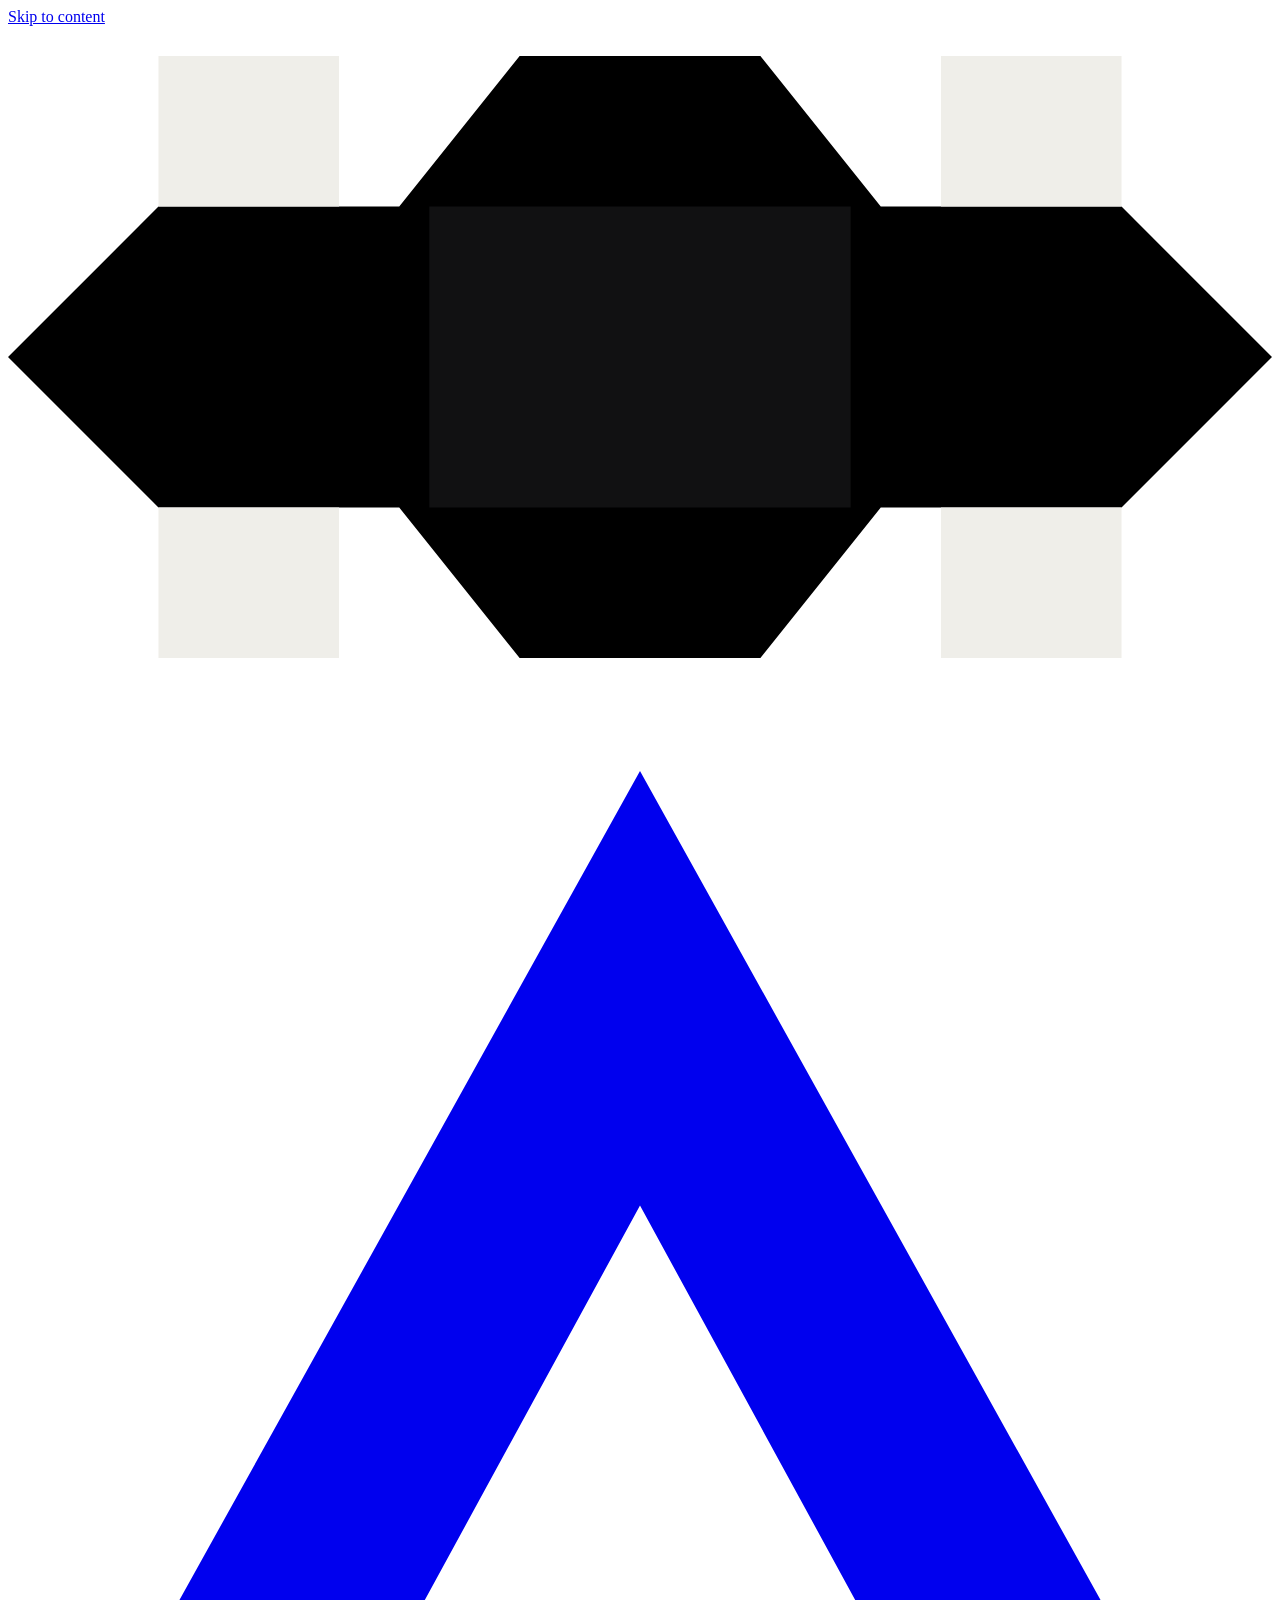
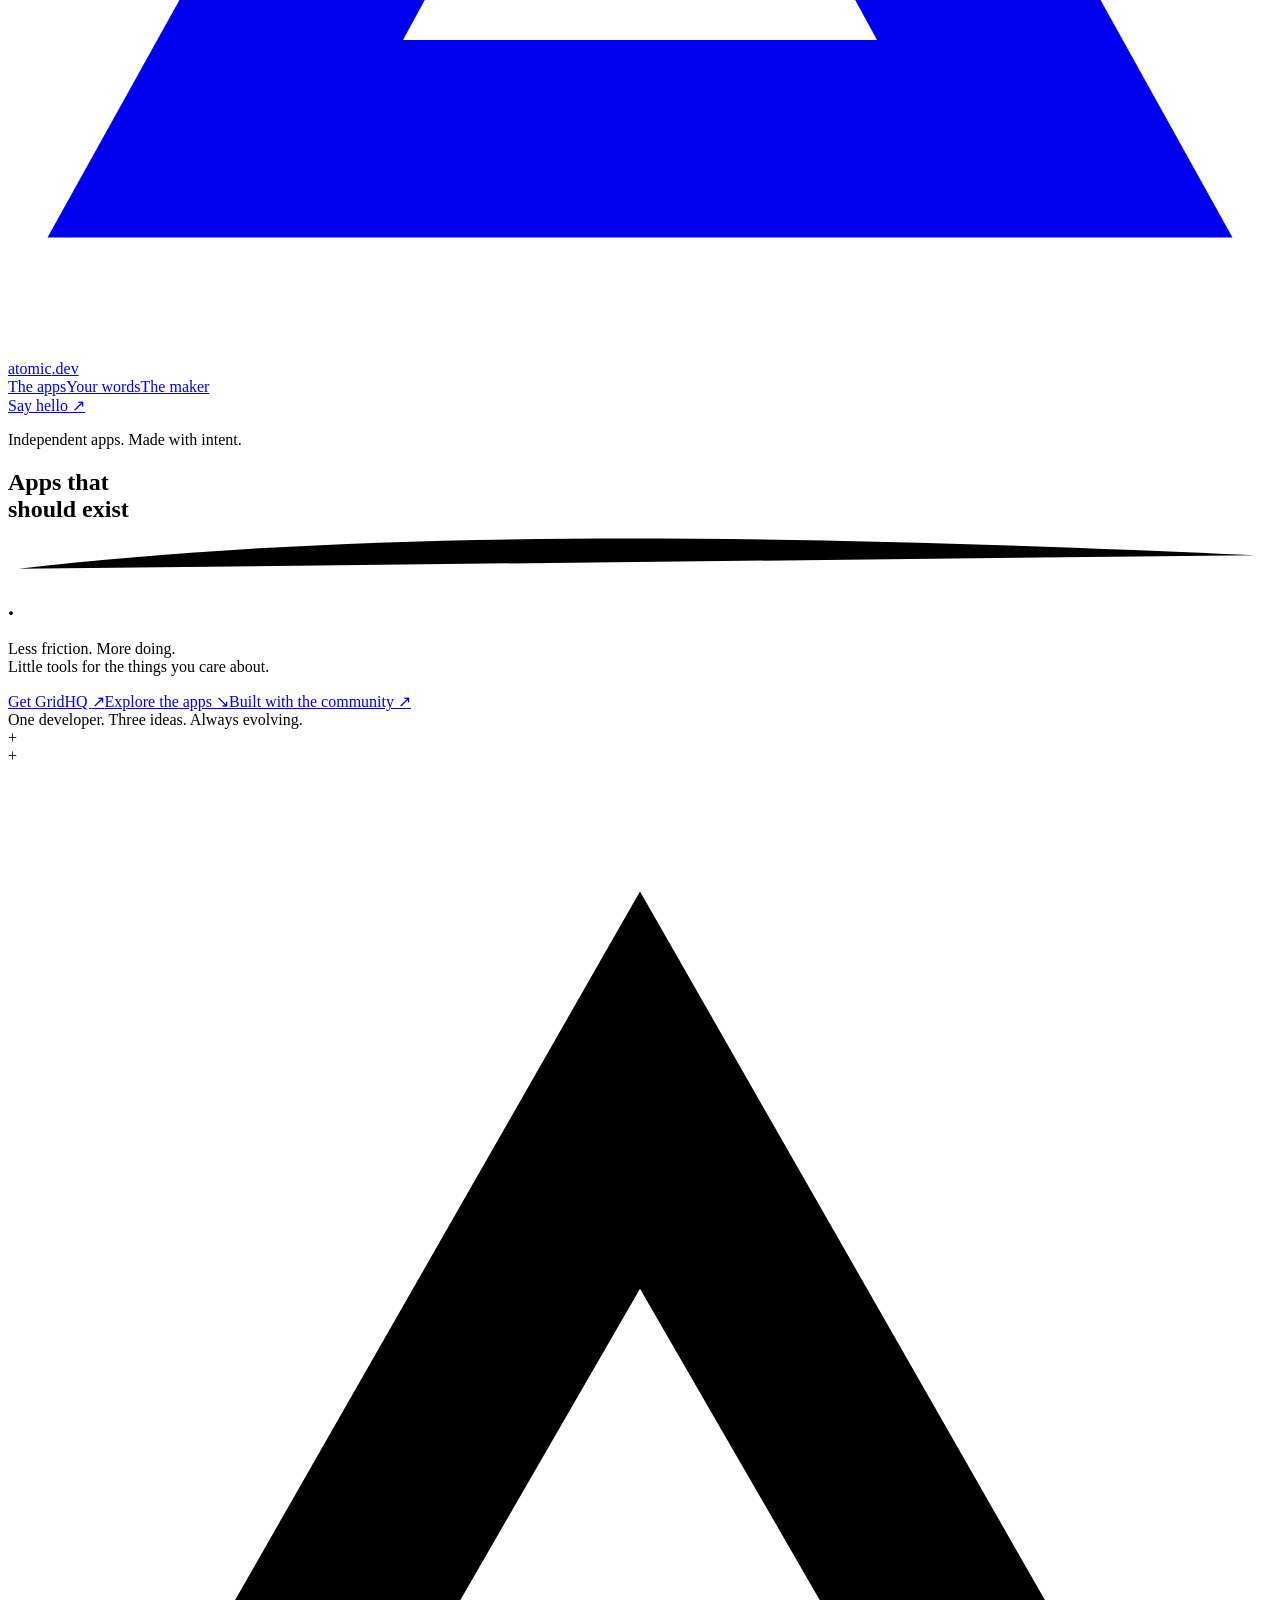
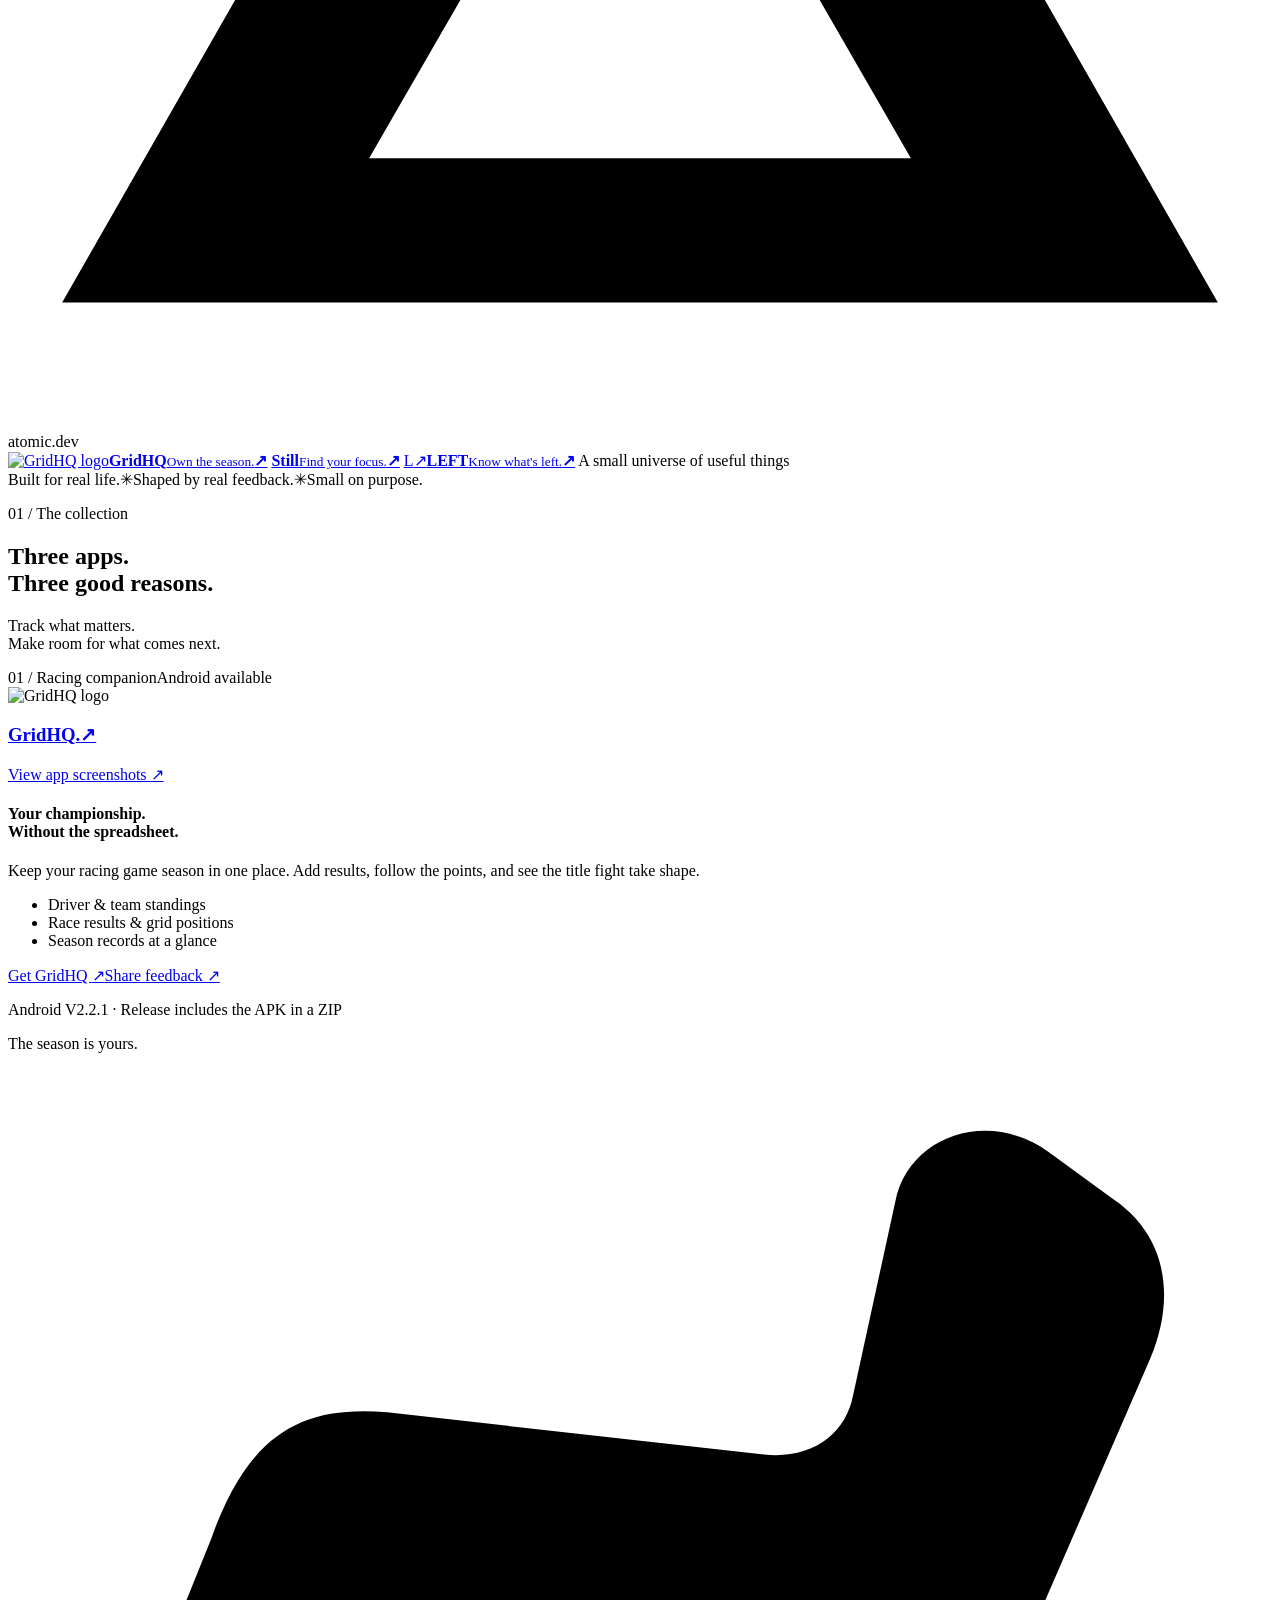
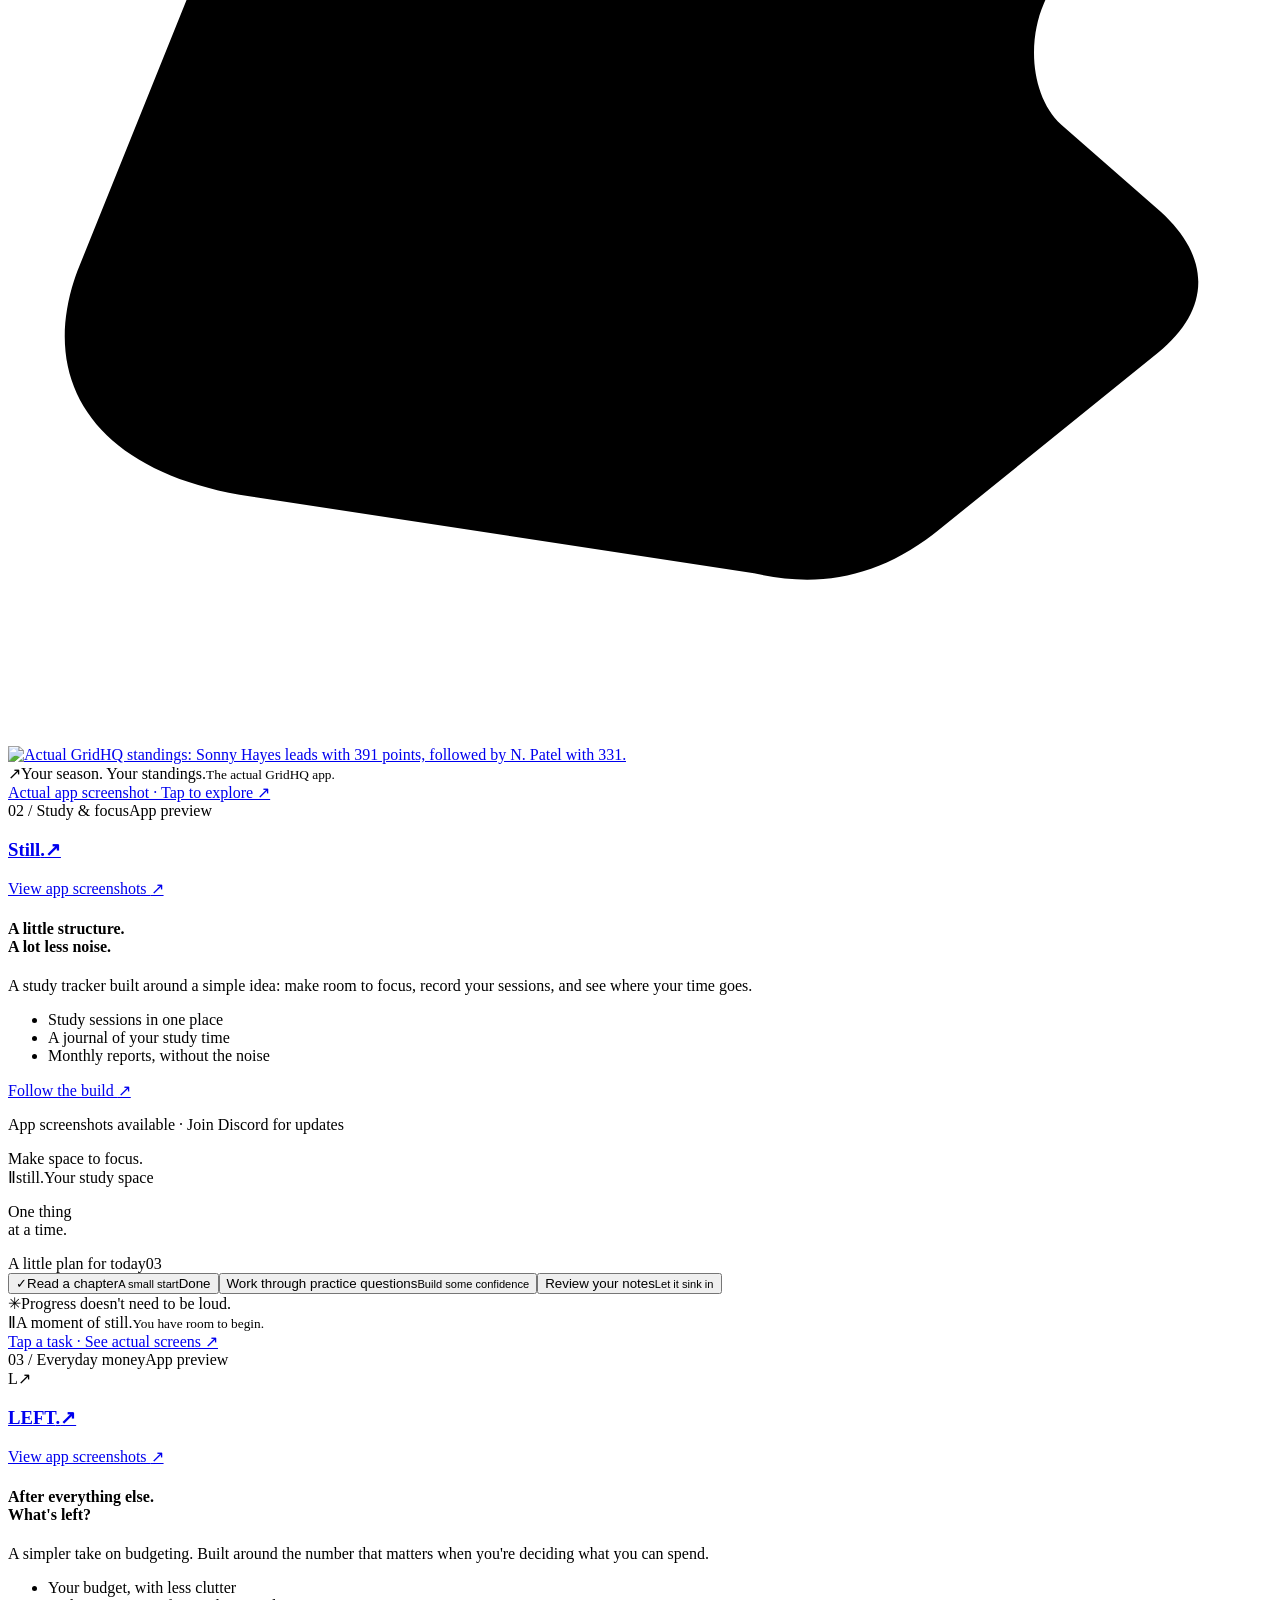
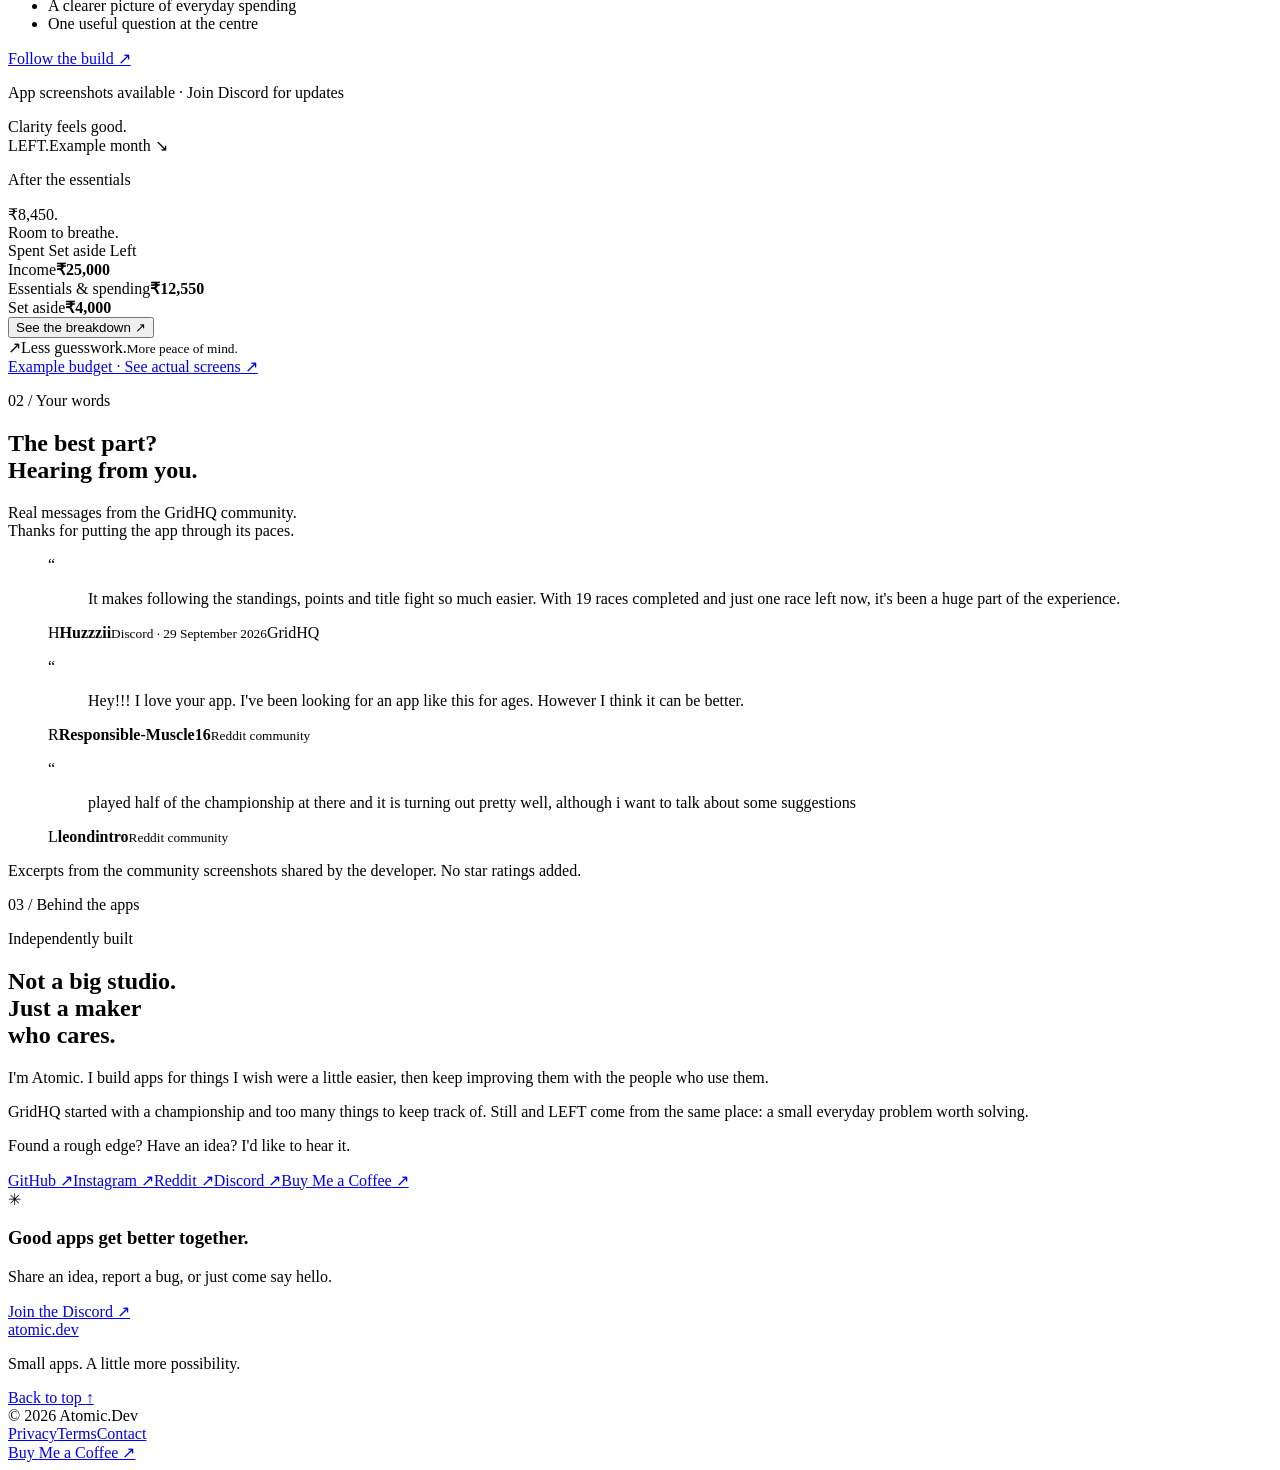
==== public/index.html @ f8e0de33 "Redesign portfolio and harden static-site security" ====
<!doctype html>
<html lang="en">
<head>
  <meta charset="utf-8">
  <meta name="viewport" content="width=device-width, initial-scale=1">
  <meta name="theme-color" content="#111112">
  <title>Atomic.Dev — Apps that should exist.</title>
  <meta name="description" content="Meet GridHQ, Still, and LEFT. Small, thoughtful apps for racing championships, focused study, and everyday budgeting. Built by Atomic.Dev, shaped by your feedback.">
  <link rel="canonical" href="https://atomic-dev-portfolio.vercel.app/">
  <meta property="og:title" content="Atomic.Dev — Apps that should exist.">
  <meta property="og:description" content="Your championship. Your focus. Your money. Three little apps with a clear purpose.">
  <meta property="og:type" content="website">
  <meta property="og:url" content="https://atomic-dev-portfolio.vercel.app/">
  <meta property="og:image" content="https://atomic-dev-portfolio.vercel.app/assets/social.png">
  <meta name="twitter:card" content="summary_large_image">
  <link rel="icon" type="image/svg+xml" href="/assets/favicon.svg">
  <link rel="preload" as="font" href="/assets/space-grotesk.ttf" type="font/ttf" crossorigin>
  <link rel="stylesheet" href="/assets/site.css">
  <script defer src="/assets/site.js" integrity="sha256-wVM8zrrmopudmUZ+VOEkMu/AryLd7KUjlbdWTVqu7u4=" crossorigin="anonymous"></script>
</head>
<body>
  <a class="skip-link" href="#main">Skip to content</a>
  <div class="reading-progress" aria-hidden="true"><div class="reading-line" id="reading-line"></div><svg class="reading-car" id="reading-car" viewBox="0 0 42 22"><path d="M5 6h8l4-5h8l4 5h8l5 5-5 5h-8l-4 5h-8l-4-5H5l-5-5Z" fill="currentColor"/><path d="M14 6h14v10H14Z" fill="#111112"/><path d="M5 1h6v5H5Zm26 0h6v5h-6ZM5 16h6v5H5Zm26 0h6v5h-6Z" fill="#efeee9"/></svg></div>
  <header class="header">
    <div class="shell nav-row">
      <a class="brand" href="#home" aria-label="Atomic.Dev home"><svg viewBox="0 0 32 32" aria-hidden="true"><path d="M16 2 31 29H1L16 2Zm0 11-6 11h12l-6-11Z" fill="currentColor"/></svg>atomic<span>.dev</span></a>
      <nav class="desktop-nav" aria-label="Main navigation"><a href="#apps">The apps</a><a href="#reviews">Your words</a><a href="#about">The maker</a></nav>
      <a class="nav-contact" href="https://discord.gg/cqXVARkAC" target="_blank" rel="noopener noreferrer">Say hello <span aria-hidden="true">↗</span></a>
      <button class="menu-toggle" type="button" aria-controls="mobile-nav" aria-expanded="false" aria-label="Open navigation" hidden><span></span><span></span></button>
    </div>
    <nav class="mobile-nav shell" id="mobile-nav" aria-label="Mobile navigation" hidden><a href="#apps">The apps</a><a href="#reviews">Your words</a><a href="#about">The maker</a><a href="https://discord.gg/cqXVARkAC" target="_blank" rel="noopener noreferrer">Join Discord ↗</a></nav>
  </header>
  <main id="main">
    <section class="hero shell" id="home" aria-labelledby="hero-title">
      <div class="hero-copy">
        <p class="eyebrow"><span class="status-dot" aria-hidden="true"></span> Independent apps. Made with intent.</p>
        <h1 id="hero-title">Apps that<br>should <span class="word-exist">exist<svg viewBox="0 0 470 24" preserveAspectRatio="none" aria-hidden="true"><path d="M4 17C126 3 267 3 464 12"/></svg></span><span class="red">.</span></h1>
        <p class="hero-description">Less friction. More doing.<br>Little tools for the things you care about.</p>
        <div class="actions"><a class="button primary" href="https://github.com/testchannelforme-rgb/GridHQ-championship.manager/releases/latest" target="_blank" rel="noopener noreferrer">Get GridHQ <span aria-hidden="true">↗</span></a><a class="button outline" href="#apps">Explore the apps <span aria-hidden="true">↘</span></a><a class="text-link" href="https://discord.gg/cqXVARkAC" target="_blank" rel="noopener noreferrer">Built with the community <span aria-hidden="true">↗</span></a></div>
        <div class="hero-footnote"><span class="mini-line" aria-hidden="true"></span> One developer. Three ideas. Always evolving.</div>
      </div>
      <div class="hero-art" aria-label="GridHQ for racing, Still for study, LEFT for budgeting">
        <div class="orbit orbit-one" aria-hidden="true"></div><div class="orbit orbit-two" aria-hidden="true"></div><div class="orbit orbit-three" aria-hidden="true"></div>
        <div class="orbit-cross cross-one" aria-hidden="true">+</div><div class="orbit-cross cross-two" aria-hidden="true">+</div>
        <div class="hero-core"><svg viewBox="0 0 70 70" aria-hidden="true"><path d="M35 7 67 63H3L35 7Zm0 22L20 55h30L35 29Z" fill="currentColor"/></svg><span>atomic.dev</span></div>
        <a class="orbit-app orbit-grid" href="/gridhq-screenshots"><img class="app-icon grid-wordmark" src="/assets/gridhq-logo.png" width="112" height="112" alt="GridHQ logo"><span><strong>GridHQ</strong><small>Own the season.</small></span><b aria-hidden="true">↗</b></a>
        <a class="orbit-app orbit-still" href="/still-screenshots"><span class="app-icon still-icon" aria-hidden="true"><i></i><i></i></span><span><strong>Still</strong><small>Find your focus.</small></span><b aria-hidden="true">↗</b></a>
        <a class="orbit-app orbit-left" href="/left-screenshots"><span class="app-icon left-icon" aria-hidden="true">L<span>↗</span></span><span><strong>LEFT</strong><small>Know what's left.</small></span><b aria-hidden="true">↗</b></a>
        <span class="art-caption">A small universe of useful things</span>
      </div>
    </section>
    <div class="manifesto-strip"><div class="shell strip-inner"><span>Built for real life.</span><span class="strip-star" aria-hidden="true">✳</span><span>Shaped by real feedback.</span><span class="strip-star" aria-hidden="true">✳</span><span>Small on purpose.</span></div></div>
    <section class="apps-section shell" id="apps" aria-labelledby="apps-title">
      <div class="section-heading reveal"><div><p class="eyebrow">01 / The collection</p><h2 id="apps-title">Three apps.<br>Three good reasons.</h2></div><p>Track what matters.<br>Make room for what comes next.</p></div>
      <article class="product product-grid reveal" id="gridhq" aria-labelledby="gridhq-title">
        <div class="product-copy"><div class="product-label"><span>01 / Racing companion</span><span class="pill available">Android available</span></div><img class="app-icon grid-wordmark" src="/assets/gridhq-logo.png" width="112" height="112" alt="GridHQ logo"><h3 id="gridhq-title"><a class="app-title-link" href="/gridhq-screenshots" aria-label="View GridHQ screenshots">GridHQ<span>.</span><b aria-hidden="true">↗</b></a></h3><a class="gallery-shortcut" href="/gridhq-screenshots">View app screenshots <span aria-hidden="true">↗</span></a><h4>Your championship.<br>Without the spreadsheet.</h4><p>Keep your racing game season in one place. Add results, follow the points, and see the title fight take shape.</p><ul class="feature-list"><li>Driver &amp; team standings</li><li>Race results &amp; grid positions</li><li>Season records at a glance</li></ul><div class="actions"><a class="button primary" href="https://github.com/testchannelforme-rgb/GridHQ-championship.manager/releases/latest" target="_blank" rel="noopener noreferrer">Get GridHQ <span aria-hidden="true">↗</span></a><a class="text-link" href="https://discord.gg/cqXVARkAC" target="_blank" rel="noopener noreferrer">Share feedback ↗</a></div><p class="release-note">Android V2.2.1 · Release includes the APK in a ZIP</p></div>
        <div class="product-visual racing-visual"><div class="visual-glow" aria-hidden="true"></div><span class="visual-tag">The season is yours.</span><div class="race-circuit" aria-hidden="true"><svg viewBox="0 0 510 520"><path d="M98 421c-61-9-87-45-70-91l54-134c15-42 36-54 71-51l152 17c19 2 33-8 36-24l17-78c5-26 37-38 62-20l26 19c22 15 25 40 15 64l-43 99c-7 16-5 38 7 49l40 35c21 19 20 40-1 57l-89 72c-24 19-48 23-74 17Z"/></svg></div><div class="phone racing-phone actual-phone movable-preview" data-app="gridhq"><button class="preview-handle" type="button" aria-label="Move GridHQ preview" hidden><span aria-hidden="true">⠿</span> Drag to move</button><a class="actual-app-screen" href="/gridhq-screenshots" aria-label="View the actual GridHQ standings screenshot full size"><img src="/assets/screenshots/gridhq-current-standings.jpg" width="1536" height="960" alt="Actual GridHQ standings: Sonny Hayes leads with 391 points, followed by N. Patel with 331." loading="lazy" draggable="false"></a></div><div class="floating-note racing-note"><span class="note-icon" aria-hidden="true">↗</span><span>Your season. Your standings.<small>The actual GridHQ app.</small></span></div><a class="preview-caption" href="/gridhq-screenshots">Actual app screenshot · Tap to explore ↗</a></div>
      </article>
      <article class="product product-still reveal" id="still" aria-labelledby="still-title">
        <div class="product-copy"><div class="product-label"><span>02 / Study &amp; focus</span><span class="pill">App preview</span></div><span class="app-icon still-icon large-icon" aria-hidden="true"><i></i><i></i></span><h3 id="still-title"><a class="app-title-link" href="/still-screenshots" aria-label="View Still screenshots">Still<span>.</span><b aria-hidden="true">↗</b></a></h3><a class="gallery-shortcut" href="/still-screenshots">View app screenshots <span aria-hidden="true">↗</span></a><h4>A little structure.<br>A lot less noise.</h4><p>A study tracker built around a simple idea: make room to focus, record your sessions, and see where your time goes.</p><ul class="feature-list"><li>Study sessions in one place</li><li>A journal of your study time</li><li>Monthly reports, without the noise</li></ul><div class="actions"><a class="button outline" href="https://discord.gg/cqXVARkAC" target="_blank" rel="noopener noreferrer">Follow the build <span aria-hidden="true">↗</span></a></div><p class="release-note">App screenshots available · Join Discord for updates</p></div>
        <div class="product-visual still-visual"><span class="visual-tag">Make space to focus.</span><div class="study-orbit" aria-hidden="true"></div><div class="study-card movable-preview" data-app="still"><button class="preview-handle" type="button" aria-label="Move Still preview" hidden><span aria-hidden="true">⠿</span> Drag to move</button><div class="study-head"><span class="small-still">Ⅱ</span><span>still.</span><span class="study-date">Your study space</span></div><p class="study-greeting">One thing<br>at a time.</p><div class="study-divider"></div><div class="study-section-title"><span>A little plan for today</span><span>03</span></div><button type="button" class="study-task" aria-pressed="true"><span class="task-circle completed" aria-hidden="true">✓</span><span>Read a chapter<small>A small start</small></span><span class="task-label">Done</span></button><button type="button" class="study-task" aria-pressed="false"><span class="task-circle" aria-hidden="true"></span><span>Work through practice questions<small>Build some confidence</small></span></button><button type="button" class="study-task" aria-pressed="false"><span class="task-circle" aria-hidden="true"></span><span>Review your notes<small>Let it sink in</small></span></button><div class="study-bottom"><span class="study-spark" aria-hidden="true">✳</span><span>Progress doesn't need to be loud.</span></div></div><div class="floating-note study-note"><span class="note-icon" aria-hidden="true">Ⅱ</span><span>A moment of still.<small>You have room to begin.</small></span></div><a class="preview-caption" href="/still-screenshots">Tap a task · See actual screens ↗</a></div>
      </article>
      <article class="product product-left reveal" id="left" aria-labelledby="left-title">
        <div class="product-copy"><div class="product-label"><span>03 / Everyday money</span><span class="pill">App preview</span></div><span class="app-icon left-icon large-icon" aria-hidden="true">L<span>↗</span></span><h3 id="left-title"><a class="app-title-link" href="/left-screenshots" aria-label="View LEFT screenshots">LEFT<span>.</span><b aria-hidden="true">↗</b></a></h3><a class="gallery-shortcut" href="/left-screenshots">View app screenshots <span aria-hidden="true">↗</span></a><h4>After everything else.<br>What's left?</h4><p>A simpler take on budgeting. Built around the number that matters when you're deciding what you can spend.</p><ul class="feature-list"><li>Your budget, with less clutter</li><li>A clearer picture of everyday spending</li><li>One useful question at the centre</li></ul><div class="actions"><a class="button outline" href="https://discord.gg/cqXVARkAC" target="_blank" rel="noopener noreferrer">Follow the build <span aria-hidden="true">↗</span></a></div><p class="release-note">App screenshots available · Join Discord for updates</p></div>
        <div class="product-visual left-visual"><span class="visual-tag">Clarity feels good.</span><div class="budget-lines" aria-hidden="true"></div><div class="budget-card movable-preview" data-app="left"><button class="preview-handle" type="button" aria-label="Move LEFT preview" hidden><span aria-hidden="true">⠿</span> Drag to move</button><div class="budget-head"><span>LEFT<span class="red">.</span></span><span class="budget-month">Example month ↘</span></div><p class="budget-label">After the essentials</p><div class="budget-amount"><span>₹</span>8,450<span class="amount-dot">.</span></div><span class="budget-available">Room to breathe.</span><div class="budget-track" aria-hidden="true"><span></span><span></span><span></span></div><div class="budget-legend"><span><i class="legend-spent"></i> Spent</span><span><i class="legend-set"></i> Set aside</span><span><i class="legend-left"></i> Left</span></div><div class="budget-detail"><span>Income</span><b>₹25,000</b></div><div class="budget-detail"><span>Essentials &amp; spending</span><b>₹12,550</b></div><div class="budget-detail"><span>Set aside</span><b>₹4,000</b></div><button type="button" class="budget-toggle" aria-expanded="false">See the breakdown <span aria-hidden="true">↗</span></button><p class="budget-explanation" hidden>Your example income is ₹25,000. After ₹12,550 in spending and ₹4,000 set aside, ₹8,450 remains.</p></div><div class="floating-note budget-note"><span class="note-icon" aria-hidden="true">↗</span><span>Less guesswork.<small>More peace of mind.</small></span></div><a class="preview-caption" href="/left-screenshots">Example budget · See actual screens ↗</a></div>
      </article>
    </section>
    <section class="reviews-section" id="reviews" aria-labelledby="reviews-title"><div class="shell"><div class="section-heading reveal"><div><p class="eyebrow">02 / Your words</p><h2 id="reviews-title">The best part?<br>Hearing from you.</h2></div><p>Real messages from the GridHQ community.<br>Thanks for putting the app through its paces.</p></div><div class="review-grid"><figure class="review-card featured-review reveal"><div class="quote-symbol" aria-hidden="true">“</div><blockquote>It makes following the standings, points and title fight so much easier. With 19 races completed and just one race left now, it's been a huge part of the experience.</blockquote><figcaption><span class="review-avatar">H</span><span><b>Huzzzii</b><small>Discord · 29 September 2026</small></span><span class="review-source">GridHQ</span></figcaption></figure><figure class="review-card reveal"><div class="quote-symbol" aria-hidden="true">“</div><blockquote>Hey!!! I love your app. I've been looking for an app like this for ages. However I think it can be better.</blockquote><figcaption><span class="review-avatar">R</span><span><b>Responsible-Muscle16</b><small>Reddit community</small></span></figcaption></figure><figure class="review-card reveal"><div class="quote-symbol" aria-hidden="true">“</div><blockquote>played half of the championship at there and it is turning out pretty well, although i want to talk about some suggestions</blockquote><figcaption><span class="review-avatar">L</span><span><b>leondintro</b><small>Reddit community</small></span></figcaption></figure></div><p class="review-disclosure">Excerpts from the community screenshots shared by the developer. No star ratings added.</p></div></section>
    <section class="about-section shell" id="about" aria-labelledby="about-title"><div class="about-top reveal"><p class="eyebrow">03 / Behind the apps</p><p class="maker-note"><span class="status-dot" aria-hidden="true"></span> Independently built</p></div><div class="about-grid"><h2 class="reveal" id="about-title">Not a big studio.<br>Just a maker<br>who <span class="red">cares.</span></h2><div class="about-copy reveal"><p>I'm Atomic. I build apps for things I wish were a little easier, then keep improving them with the people who use them.</p><p>GridHQ started with a championship and too many things to keep track of. Still and LEFT come from the same place: a small everyday problem worth solving.</p><p>Found a rough edge? Have an idea? I'd like to hear it.</p><div class="social-links"><a href="https://github.com/testchannelforme-rgb" target="_blank" rel="noopener noreferrer">GitHub ↗</a><a href="https://www.instagram.com/atomic.devv/" target="_blank" rel="noopener noreferrer">Instagram ↗</a><a href="https://www.reddit.com/user/Various-One-1126/" target="_blank" rel="noopener noreferrer">Reddit ↗</a><a href="https://discord.gg/cqXVARkAC" target="_blank" rel="noopener noreferrer">Discord ↗</a><a class="coffee-link" href="https://buymeacoffee.com/atomic_dev" target="_blank" rel="noopener noreferrer">Buy Me a Coffee ↗</a></div></div></div><div class="community-panel reveal"><span class="community-mark" aria-hidden="true">✳</span><div><h3>Good apps get better together.</h3><p>Share an idea, report a bug, or just come say hello.</p></div><a class="button light" href="https://discord.gg/cqXVARkAC" target="_blank" rel="noopener noreferrer">Join the Discord <span aria-hidden="true">↗</span></a></div></section>
  </main>
  <footer class="footer shell"><div class="footer-top"><a class="brand" href="#home">atomic<span>.dev</span></a><p>Small apps. A little more possibility.</p><a class="back-top" href="#home">Back to top <span aria-hidden="true">↑</span></a></div><div class="footer-bottom"><span>© 2026 Atomic.Dev</span><div><a href="/privacy">Privacy</a><a href="/terms">Terms</a><a href="mailto:testchannelforme@gmail.com">Contact</a></div><a href="https://buymeacoffee.com/atomic_dev" target="_blank" rel="noopener noreferrer">Buy Me a Coffee ↗</a></div></footer>
</body>
</html>
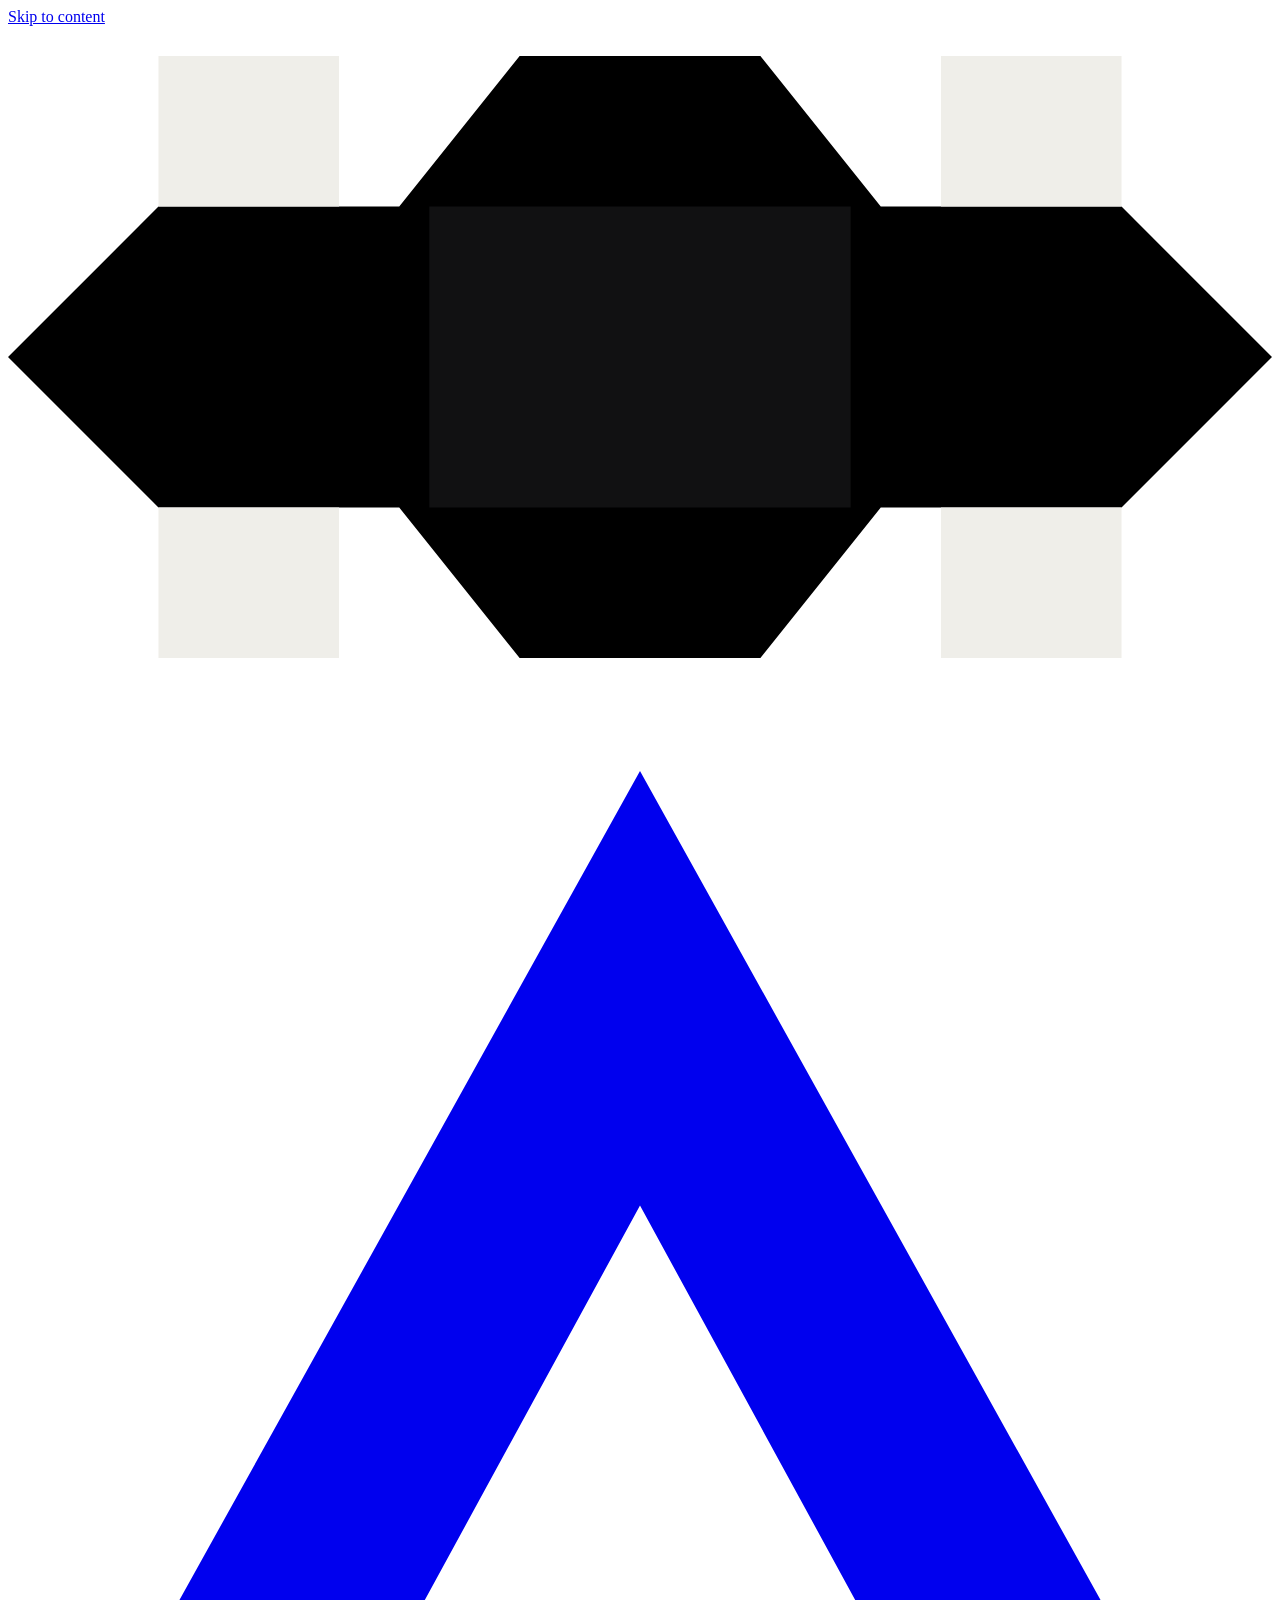
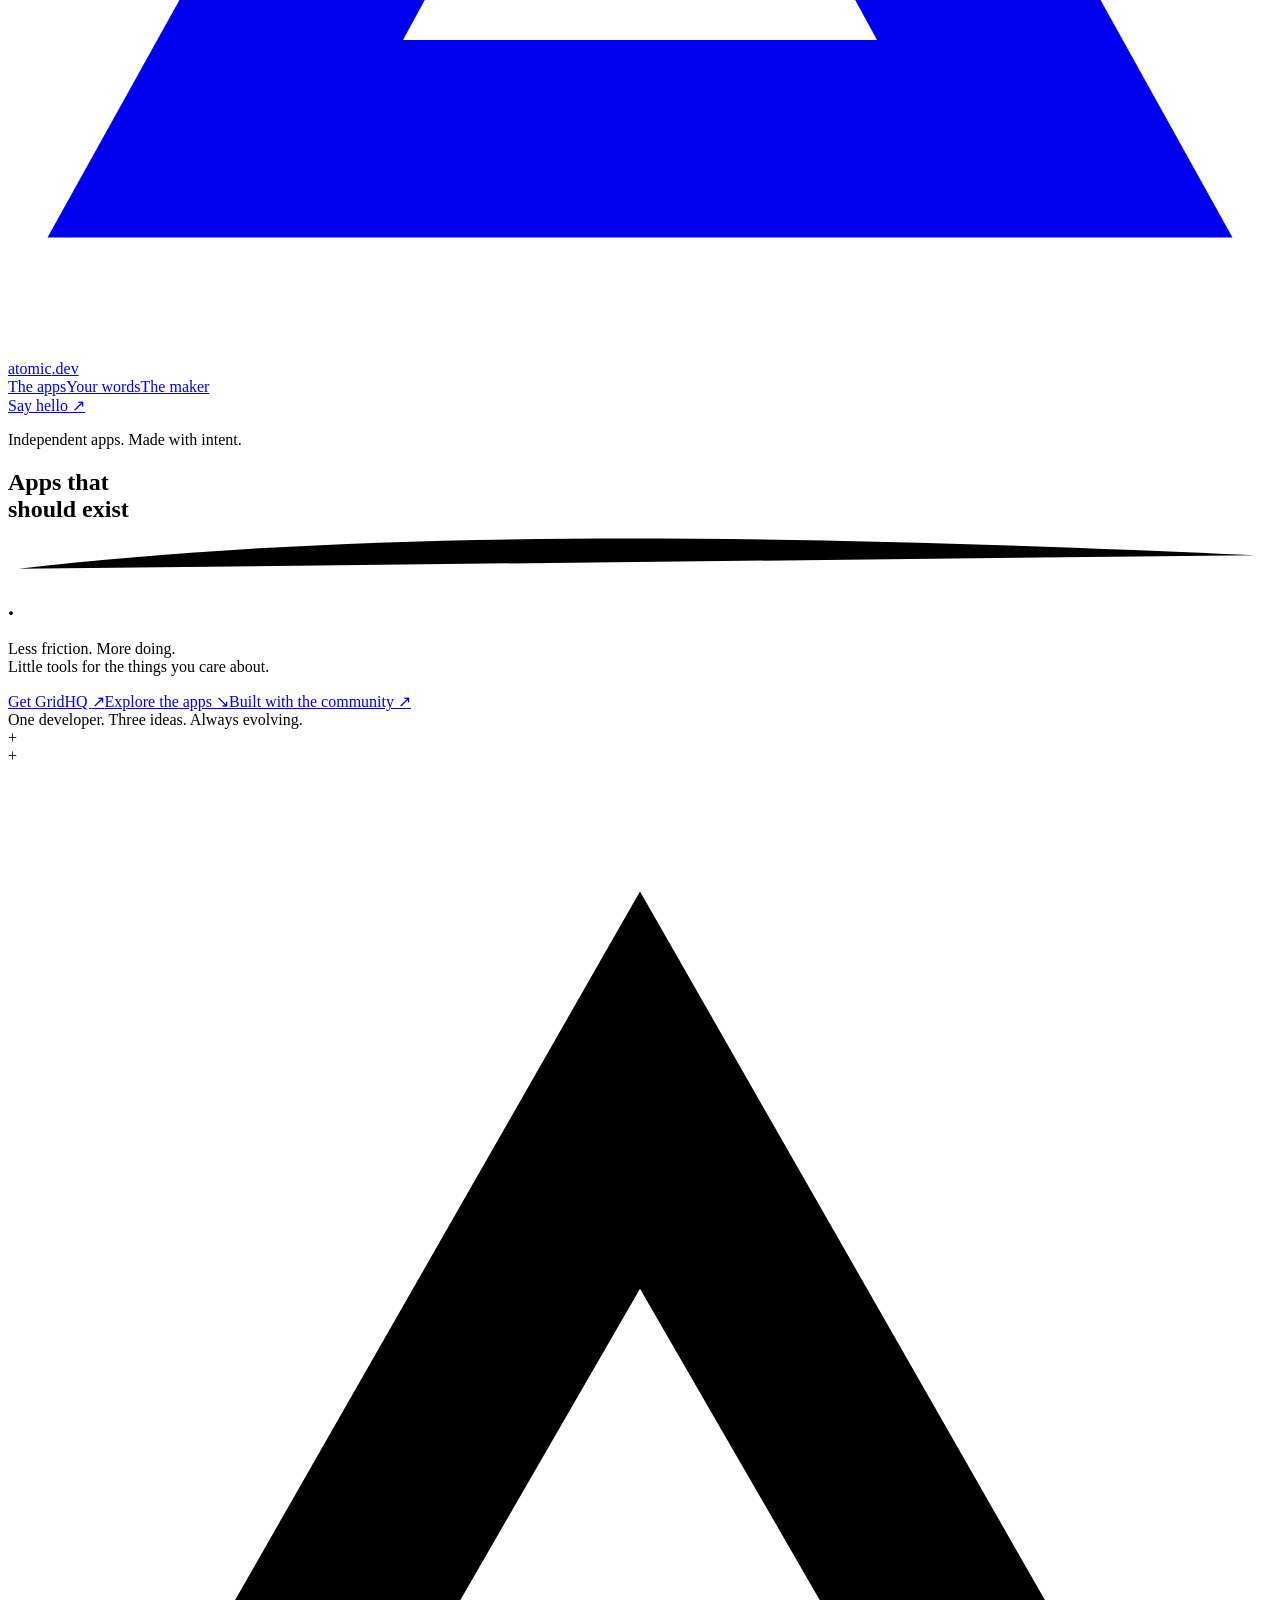
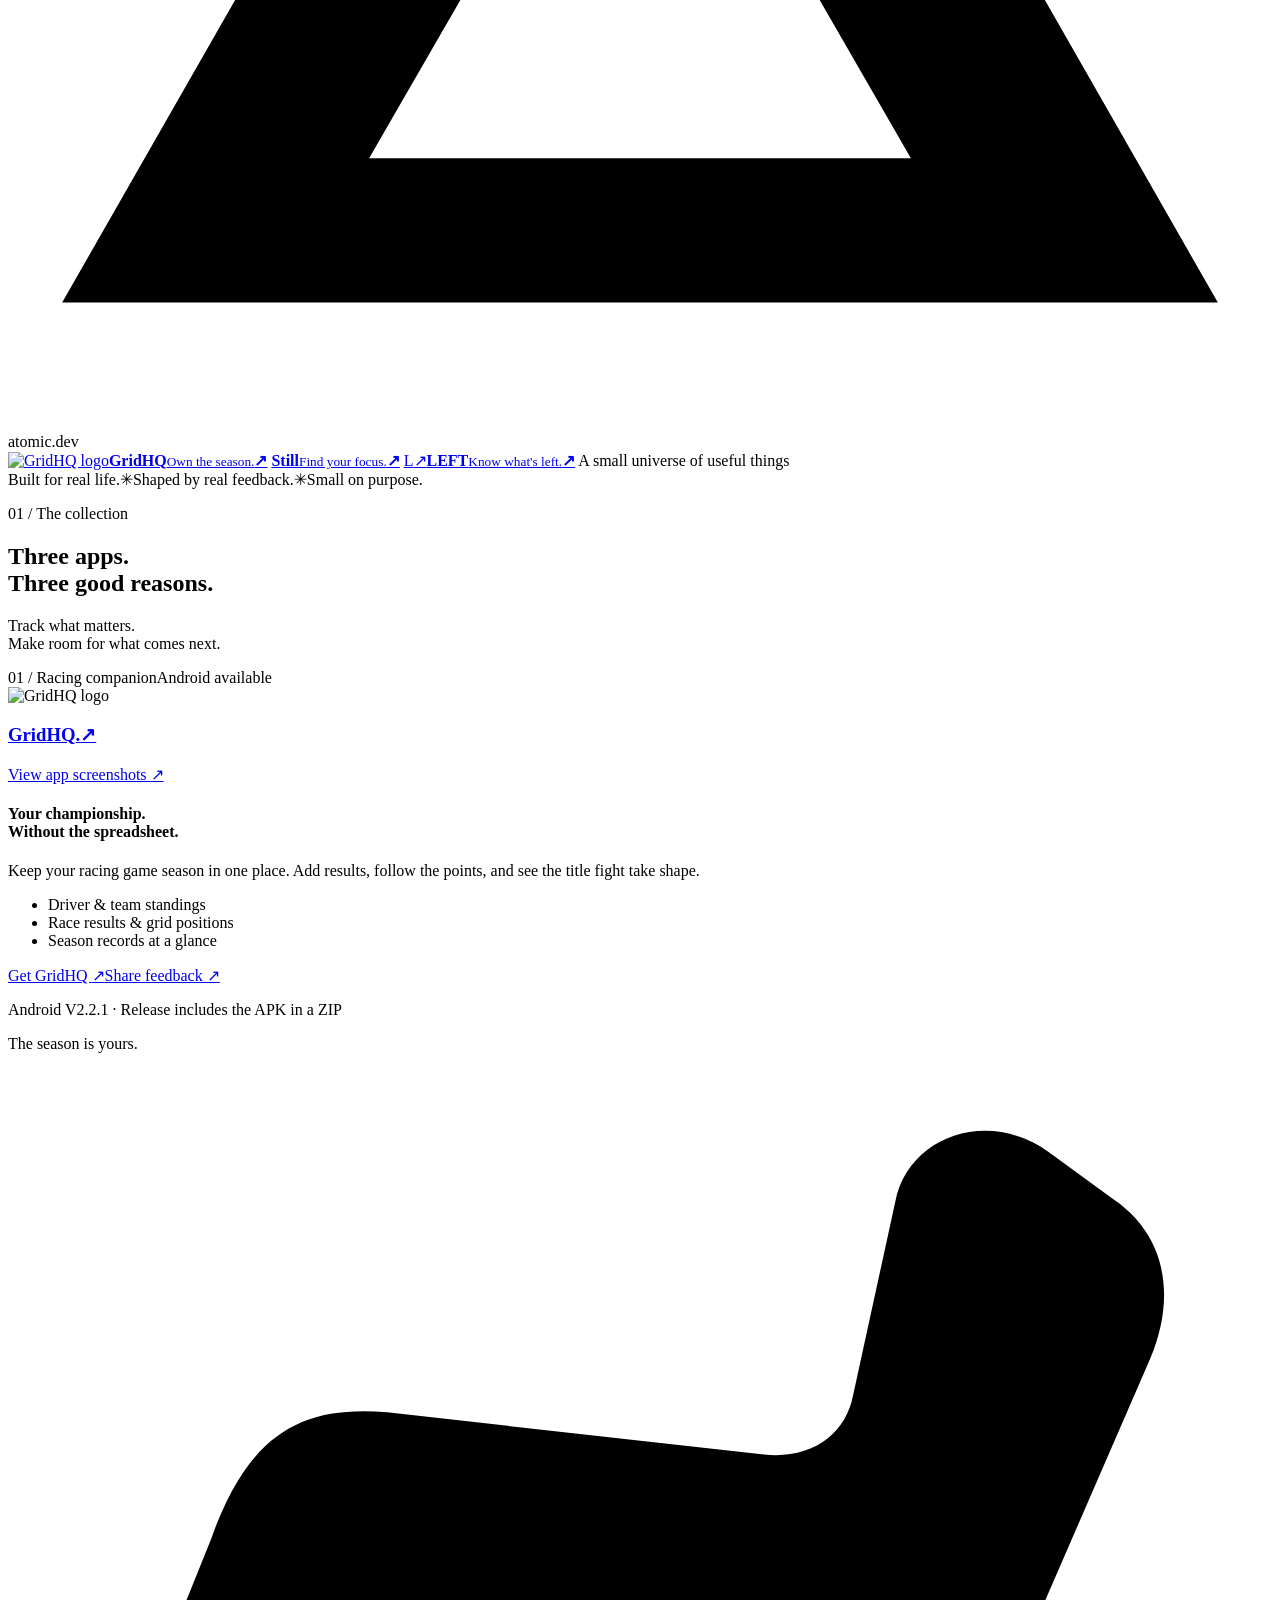
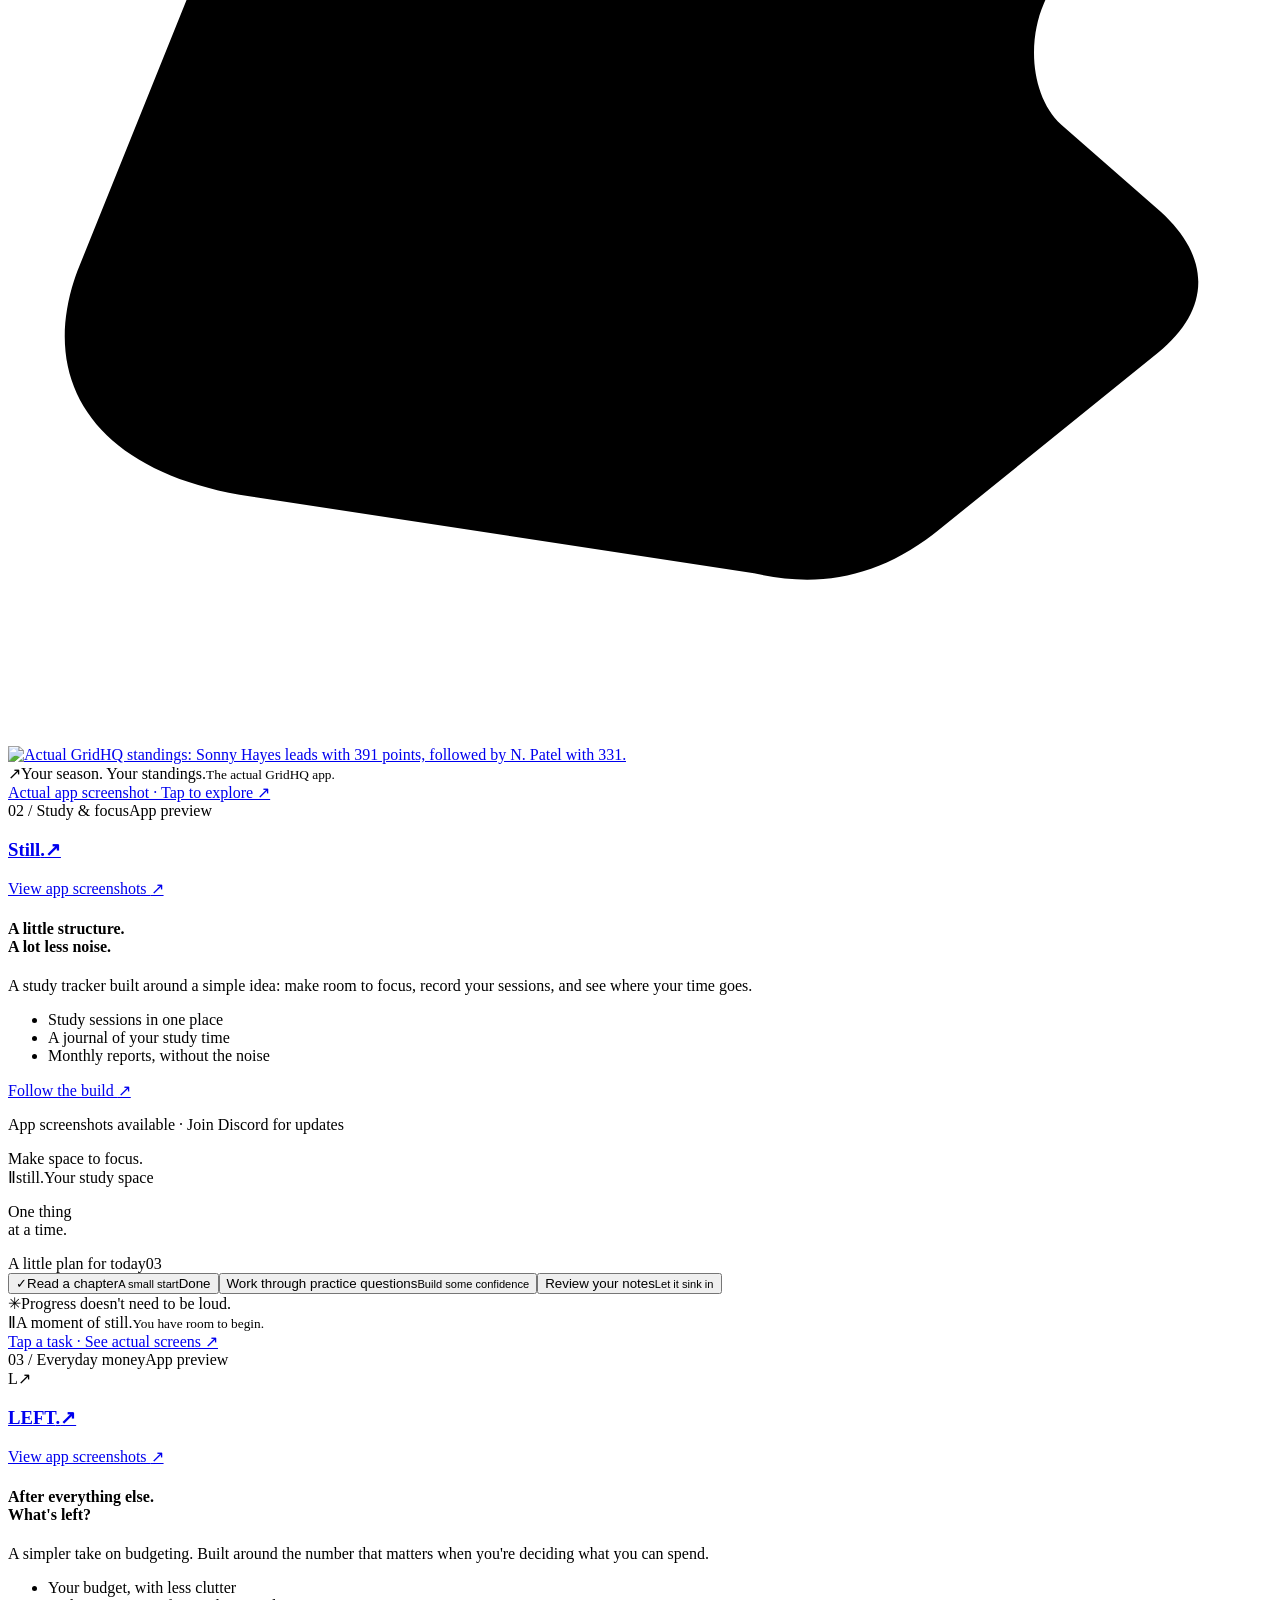
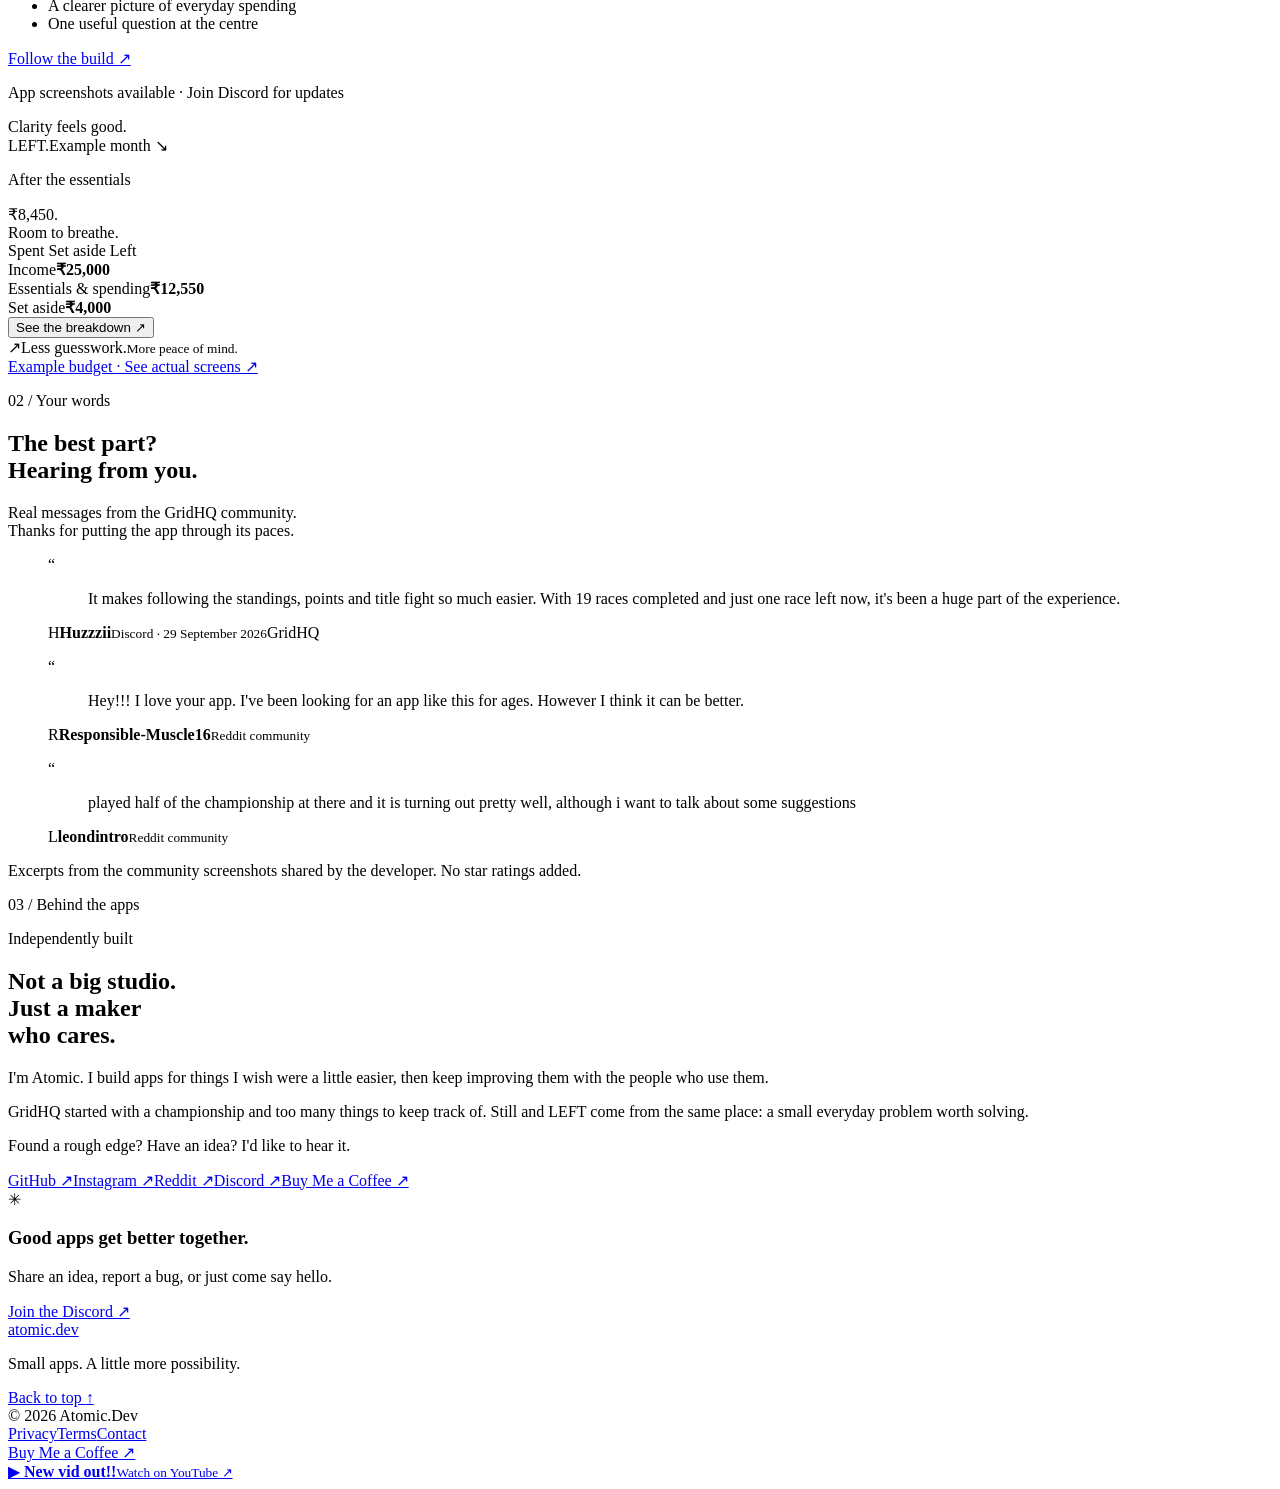
==== commit 2870cbca: "Add new video bubble" ====
--- a/public/index.html
+++ b/public/index.html
@@ -69,5 +69,9 @@
     <section class="about-section shell" id="about" aria-labelledby="about-title"><div class="about-top reveal"><p class="eyebrow">03 / Behind the apps</p><p class="maker-note"><span class="status-dot" aria-hidden="true"></span> Independently built</p></div><div class="about-grid"><h2 class="reveal" id="about-title">Not a big studio.<br>Just a maker<br>who <span class="red">cares.</span></h2><div class="about-copy reveal"><p>I'm Atomic. I build apps for things I wish were a little easier, then keep improving them with the people who use them.</p><p>GridHQ started with a championship and too many things to keep track of. Still and LEFT come from the same place: a small everyday problem worth solving.</p><p>Found a rough edge? Have an idea? I'd like to hear it.</p><div class="social-links"><a href="https://github.com/testchannelforme-rgb" target="_blank" rel="noopener noreferrer">GitHub ↗</a><a href="https://www.instagram.com/atomic.devv/" target="_blank" rel="noopener noreferrer">Instagram ↗</a><a href="https://www.reddit.com/user/Various-One-1126/" target="_blank" rel="noopener noreferrer">Reddit ↗</a><a href="https://discord.gg/cqXVARkAC" target="_blank" rel="noopener noreferrer">Discord ↗</a><a class="coffee-link" href="https://buymeacoffee.com/atomic_dev" target="_blank" rel="noopener noreferrer">Buy Me a Coffee ↗</a></div></div></div><div class="community-panel reveal"><span class="community-mark" aria-hidden="true">✳</span><div><h3>Good apps get better together.</h3><p>Share an idea, report a bug, or just come say hello.</p></div><a class="button light" href="https://discord.gg/cqXVARkAC" target="_blank" rel="noopener noreferrer">Join the Discord <span aria-hidden="true">↗</span></a></div></section>
   </main>
   <footer class="footer shell"><div class="footer-top"><a class="brand" href="#home">atomic<span>.dev</span></a><p>Small apps. A little more possibility.</p><a class="back-top" href="#home">Back to top <span aria-hidden="true">↑</span></a></div><div class="footer-bottom"><span>© 2026 Atomic.Dev</span><div><a href="/privacy">Privacy</a><a href="/terms">Terms</a><a href="mailto:testchannelforme@gmail.com">Contact</a></div><a href="https://buymeacoffee.com/atomic_dev" target="_blank" rel="noopener noreferrer">Buy Me a Coffee ↗</a></div></footer>
+  <a class="video-bubble" href="https://youtu.be/27R6zVySpzk" target="_blank" rel="noopener noreferrer" aria-label="New vid out!! Watch on YouTube (opens in a new tab)">
+    <span class="video-bubble-play" aria-hidden="true">▶</span>
+    <span><strong>New vid out!!</strong><small>Watch on YouTube ↗</small></span>
+  </a>
 </body>
 </html>
